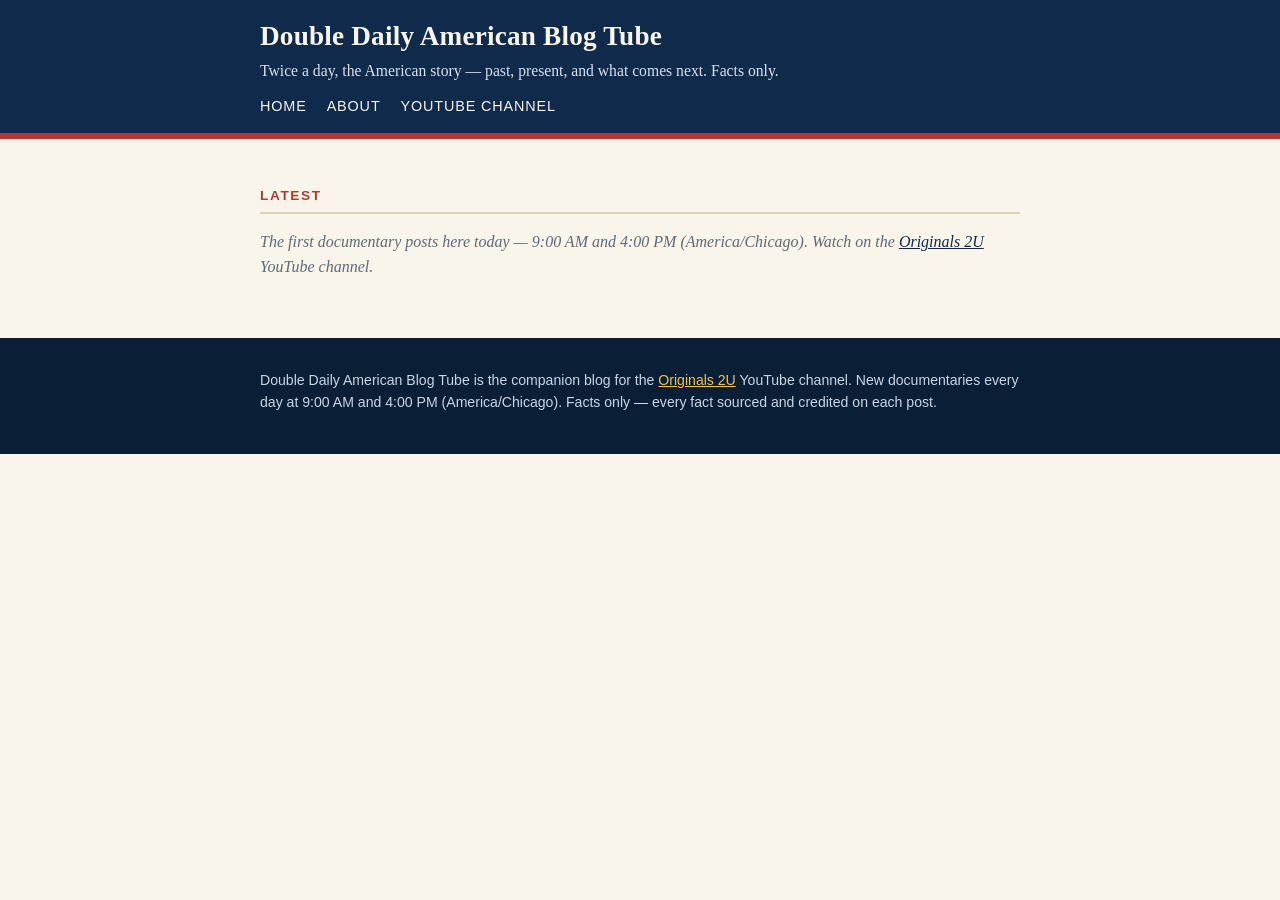
==== index.html @ 9b1fdf0b "Blocker-proof embeds: click-to-play facade + direct watch link; quality bar in About" ====
<!DOCTYPE html>
<html lang="en">
<head>
<meta charset="utf-8">
<meta name="viewport" content="width=device-width, initial-scale=1">
<title>Home — Double Daily American Blog Tube</title>
<meta name="description" content="Twice a day, the American story — past, present, and what comes next. Facts only.">
<link rel="stylesheet" href="style.css">
</head>
<body>
<header class="site">
  <div class="wrap">
    <h1><a href="index.html">Double Daily American Blog Tube</a></h1>
    <p class="tag">Twice a day, the American story — past, present, and what comes next. Facts only.</p>
    <nav class="main">
      <a href="index.html">Home</a>
      <a href="about.html">About</a>
      <a href="https://www.youtube.com/@Originals2U-x7r">YouTube Channel</a>
    </nav>
  </div>
</header>
<main>
  <div class="wrap">
<h2 class="section">Latest</h2>
<p class="empty">The first documentary posts here today &mdash; 9:00 AM and 4:00 PM (America/Chicago). Watch on the <a href="https://www.youtube.com/@Originals2U-x7r">Originals 2U</a> YouTube channel.</p>
  </div>
</main>
<footer class="site">
  <div class="wrap">
    <p>Double Daily American Blog Tube is the companion blog for the <a href="https://www.youtube.com/@Originals2U-x7r">Originals 2U</a> YouTube channel.
    New documentaries every day at 9:00 AM and 4:00 PM (America/Chicago). Facts only — every fact sourced and credited on each post.</p>
  </div>
</footer>
<script>
document.querySelectorAll('.facade').forEach(function(f){
  function go(){
    var d=document.createElement('div'); d.className='video';
    d.innerHTML='<iframe src="https://www.youtube-nocookie.com/embed/'+f.dataset.ytid+'?autoplay=1" title="Video" allow="accelerometer; autoplay; clipboard-write; encrypted-media; gyroscope; picture-in-picture" allowfullscreen style="position:absolute;top:0;left:0;width:100%;height:100%;border:0"></iframe>';
    f.parentNode.replaceWith(d);
  }
  f.addEventListener('click',go);
  f.addEventListener('keydown',function(e){if(e.key==='Enter'||e.key===' '){e.preventDefault();go();}});
});
</script>
</body>
</html>
---- style.css ----
:root{
  --navy:#0f2a4a;
  --navy-dark:#0a1e36;
  --cream:#faf5ea;
  --paper:#fffdf7;
  --red:#b03a2e;
  --ink:#1d2733;
  --muted:#5c6a78;
  --line:#ddd3bd;
}
*{box-sizing:border-box}
html,body{margin:0;padding:0}
body{
  background:var(--cream);
  color:var(--ink);
  font-family:Georgia,"Times New Roman",serif;
  line-height:1.55;
}
a{color:var(--navy)}
a:hover{color:var(--red)}
header.site{
  background:var(--navy);
  color:var(--cream);
  border-bottom:6px solid var(--red);
  padding:20px 16px 16px;
}
header.site .wrap,main .wrap,footer.site .wrap{max-width:760px;margin:0 auto}
header.site h1{margin:0;font-size:1.7rem;line-height:1.2;letter-spacing:.2px}
header.site h1 a{color:var(--cream);text-decoration:none}
header.site p.tag{margin:6px 0 0;color:#d8e2ee;font-size:.98rem}
nav.main{margin-top:12px;font-family:Arial,Helvetica,sans-serif;font-size:.9rem}
nav.main a{color:var(--cream);text-decoration:none;margin-right:16px;text-transform:uppercase;letter-spacing:.06em}
nav.main a:hover{color:#f2c14e}
main{padding:20px 16px 8px}
h2.section{
  font-family:Arial,Helvetica,sans-serif;font-size:.85rem;letter-spacing:.12em;
  text-transform:uppercase;color:var(--red);border-bottom:2px solid var(--line);
  padding-bottom:6px;margin:26px 0 14px;
}
article.card,article.post{
  background:var(--paper);
  border:1px solid var(--line);
  border-top:4px solid var(--navy);
  padding:16px 18px;margin:0 0 16px;
}
.slot{
  display:inline-block;font-family:Arial,Helvetica,sans-serif;font-size:.72rem;font-weight:bold;
  letter-spacing:.08em;color:#fff;background:var(--red);padding:2px 8px;border-radius:2px;
  text-transform:uppercase;vertical-align:middle;
}
.slot.am{background:var(--navy)}
article.card h3{margin:8px 0 4px;font-size:1.25rem;line-height:1.3}
article.card h3 a{text-decoration:none}
.meta{color:var(--muted);font-size:.9rem;font-family:Arial,Helvetica,sans-serif}
.summary{margin:8px 0 4px}
.readmore{font-family:Arial,Helvetica,sans-serif;font-size:.9rem}
article.post h2{margin:6px 0 4px;font-size:1.6rem;line-height:1.25}
.video{position:relative;padding-top:56.25%;margin:14px 0;background:#000}
.video iframe{position:absolute;top:0;left:0;width:100%;height:100%;border:0}
.company{
  background:var(--cream);border:1px solid var(--line);border-left:5px solid var(--red);
  padding:12px 16px;margin:20px 0;
}
.company h3{
  margin:0 0 6px;font-family:Arial,Helvetica,sans-serif;font-size:.8rem;
  letter-spacing:.12em;text-transform:uppercase;color:var(--navy);
}
.company .cname{font-size:1.1rem;font-weight:bold;font-family:Georgia,serif;text-transform:none;letter-spacing:0;color:var(--ink)}
.sources{margin:20px 0}
.sources h3{font-family:Arial,Helvetica,sans-serif;font-size:.8rem;letter-spacing:.12em;text-transform:uppercase;color:var(--navy)}
.sources ul{margin:6px 0;padding-left:20px}
.sources li{margin:3px 0;word-break:break-word}
.empty{color:var(--muted);font-style:italic}
footer.site{
  background:var(--navy-dark);color:#c9d6e4;margin-top:34px;padding:18px 16px 26px;
  font-family:Arial,Helvetica,sans-serif;font-size:.88rem;
}
footer.site a{color:#f2c14e}
@media (max-width:520px){
  header.site h1{font-size:1.4rem}
  article.post h2{font-size:1.35rem}
}

.facade{position:absolute;top:0;left:0;width:100%;height:100%;cursor:pointer}
.facade img{width:100%;height:100%;object-fit:cover;display:block}
.facade .playbtn{position:absolute;top:50%;left:50%;transform:translate(-50%,-50%);width:74px;height:52px;line-height:52px;text-align:center;font-size:24px;color:#fff;background:#b03a2e;border-radius:12px}
.facade:hover .playbtn{background:#8f2d23}
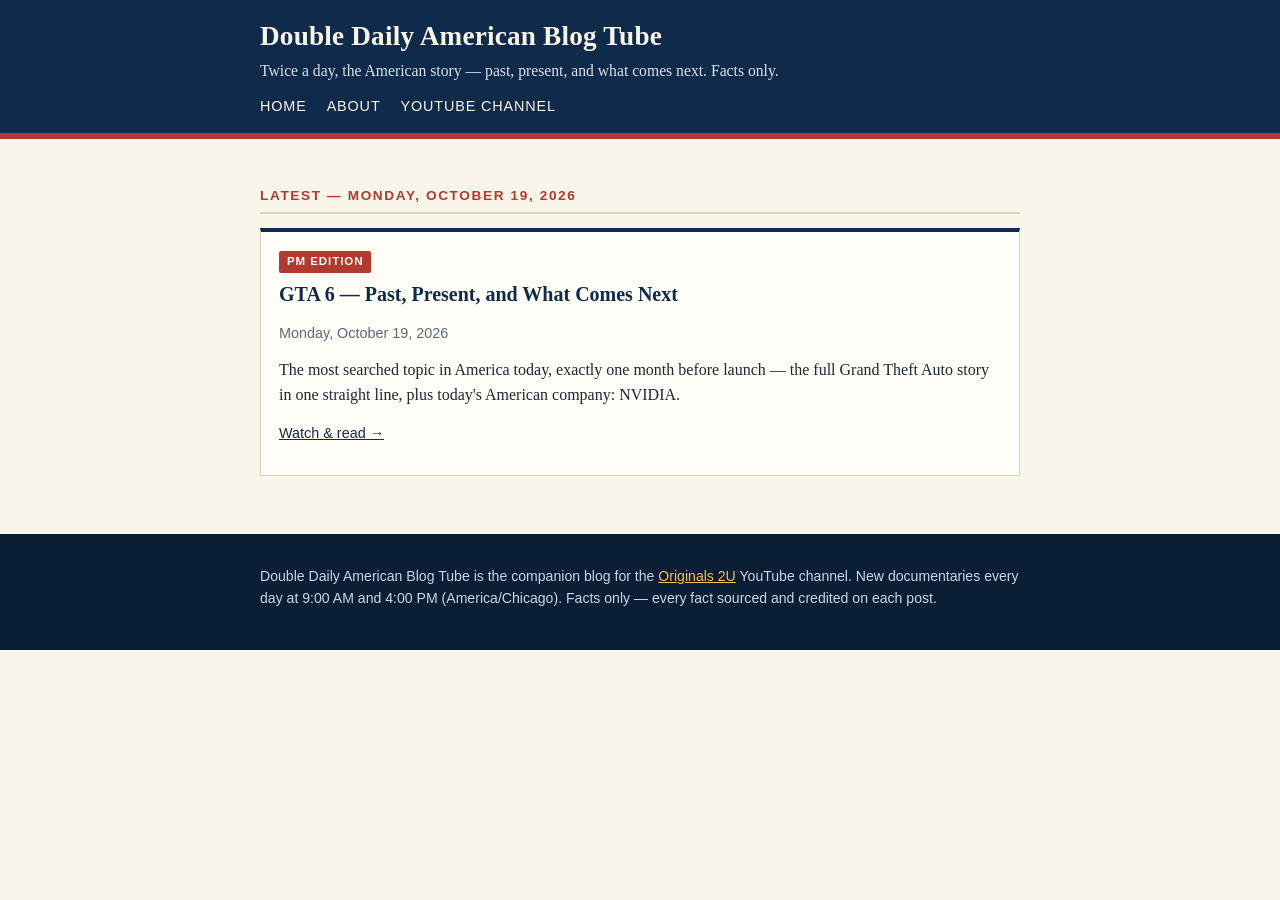
==== commit a2e72a86: "Post: GTA 6 — Past, Present, and What Comes Next (2026-10-19 PM)" ====
--- a/index.html
+++ b/index.html
@@ -21,8 +21,15 @@
 </header>
 <main>
   <div class="wrap">
-<h2 class="section">Latest</h2>
-<p class="empty">The first documentary posts here today &mdash; 9:00 AM and 4:00 PM (America/Chicago). Watch on the <a href="https://www.youtube.com/@Originals2U-x7r">Originals 2U</a> YouTube channel.</p>
+<h2 class="section">Latest &mdash; Monday, October 19, 2026</h2>
+<article class="card">
+  <span class="slot pm">PM edition</span>
+  <h3><a href="posts/2026-10-19-pm-gta-6-past-present-and-what-comes-next.html">GTA 6 — Past, Present, and What Comes Next</a></h3>
+  <p class="meta">Monday, October 19, 2026</p>
+  <p class="summary">The most searched topic in America today, exactly one month before launch — the full Grand Theft Auto story in one straight line, plus today&#x27;s American company: NVIDIA.</p>
+  <p class="readmore"><a href="posts/2026-10-19-pm-gta-6-past-present-and-what-comes-next.html">Watch &amp; read &rarr;</a></p>
+</article>
+
   </div>
 </main>
 <footer class="site">
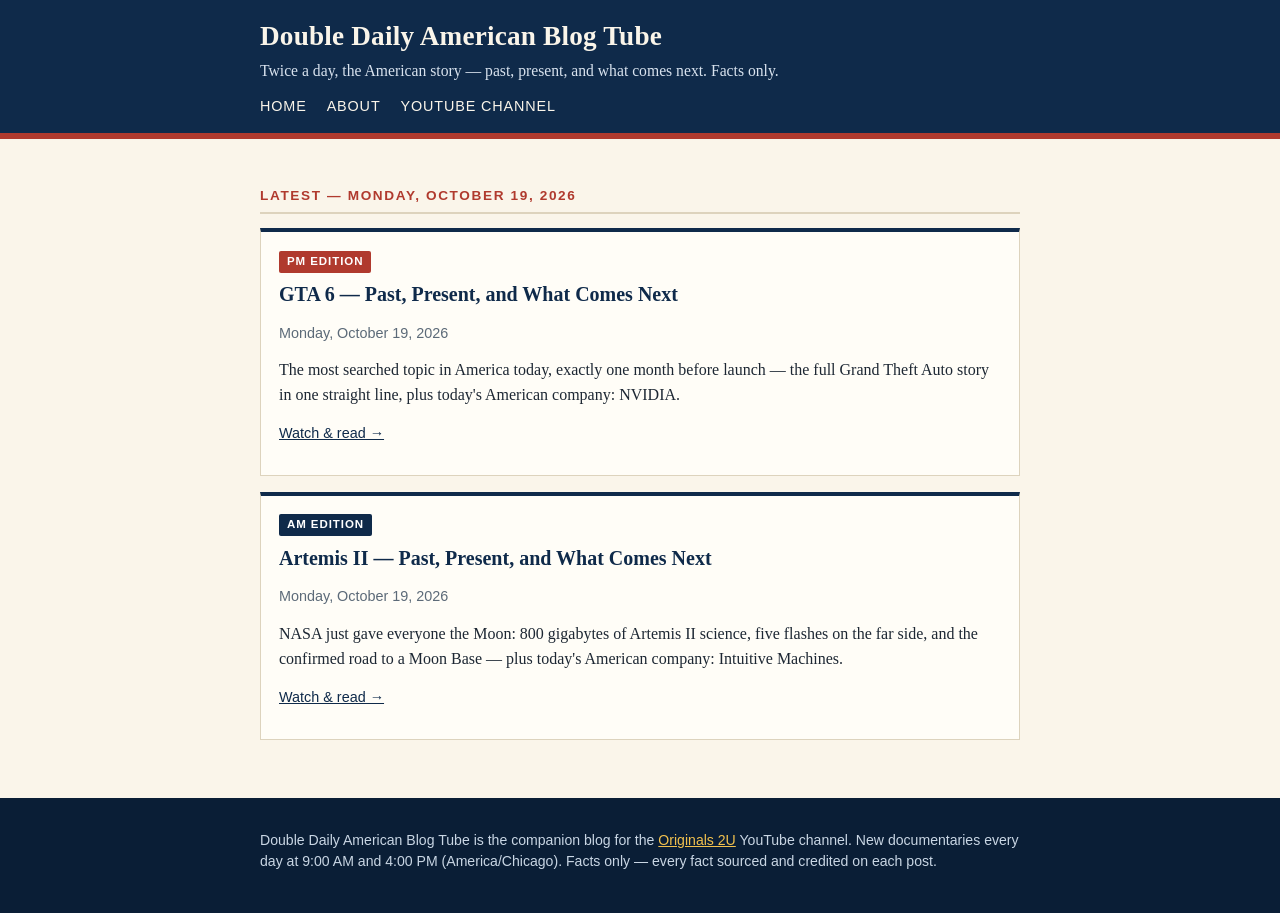
==== commit fcf01029: "Post: Artemis II — Past, Present, and What Comes Next (2026-10-19 AM)" ====
--- a/index.html
+++ b/index.html
@@ -30,6 +30,14 @@
   <p class="readmore"><a href="posts/2026-10-19-pm-gta-6-past-present-and-what-comes-next.html">Watch &amp; read &rarr;</a></p>
 </article>
 
+<article class="card">
+  <span class="slot am">AM edition</span>
+  <h3><a href="posts/2026-10-19-am-artemis-ii-past-present-and-what-comes-next.html">Artemis II — Past, Present, and What Comes Next</a></h3>
+  <p class="meta">Monday, October 19, 2026</p>
+  <p class="summary">NASA just gave everyone the Moon: 800 gigabytes of Artemis II science, five flashes on the far side, and the confirmed road to a Moon Base — plus today&#x27;s American company: Intuitive Machines.</p>
+  <p class="readmore"><a href="posts/2026-10-19-am-artemis-ii-past-present-and-what-comes-next.html">Watch &amp; read &rarr;</a></p>
+</article>
+
   </div>
 </main>
 <footer class="site">
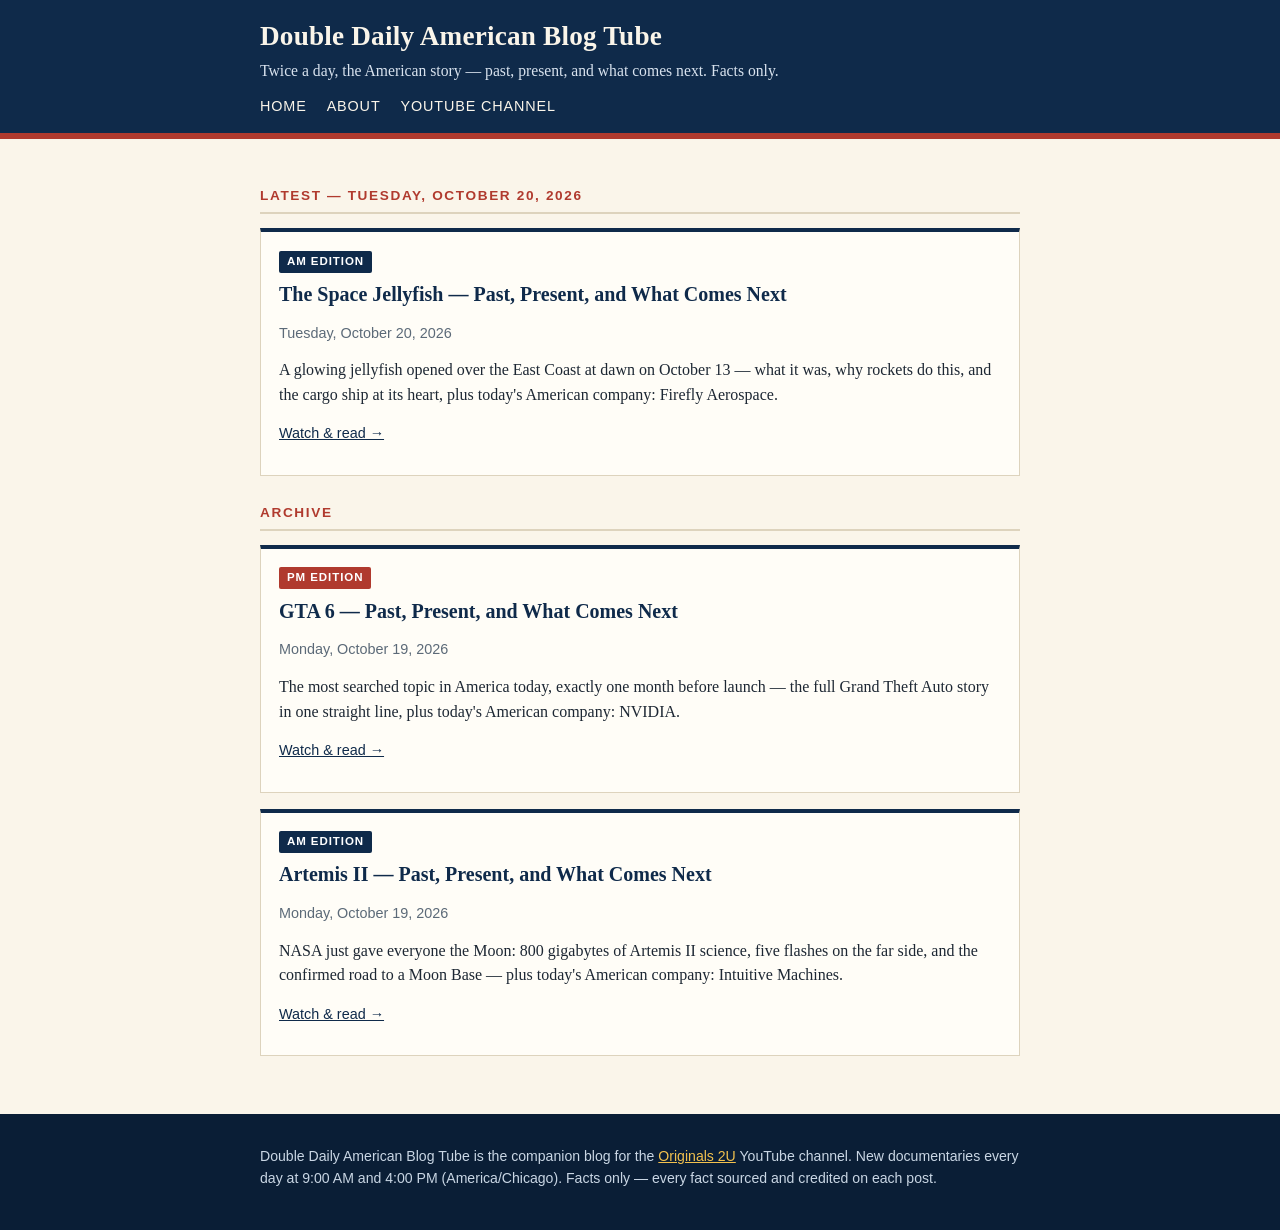
==== commit 2aa3ade5: "Correct video ID for 2026-10-20 AM post (ZENNhNnunJc)" ====
--- a/index.html
+++ b/index.html
@@ -21,7 +21,16 @@
 </header>
 <main>
   <div class="wrap">
-<h2 class="section">Latest &mdash; Monday, October 19, 2026</h2>
+<h2 class="section">Latest &mdash; Tuesday, October 20, 2026</h2>
+<article class="card">
+  <span class="slot am">AM edition</span>
+  <h3><a href="posts/2026-10-20-am-the-space-jellyfish-past-present-and-what-comes-next.html">The Space Jellyfish — Past, Present, and What Comes Next</a></h3>
+  <p class="meta">Tuesday, October 20, 2026</p>
+  <p class="summary">A glowing jellyfish opened over the East Coast at dawn on October 13 — what it was, why rockets do this, and the cargo ship at its heart, plus today&#x27;s American company: Firefly Aerospace.</p>
+  <p class="readmore"><a href="posts/2026-10-20-am-the-space-jellyfish-past-present-and-what-comes-next.html">Watch &amp; read &rarr;</a></p>
+</article>
+
+<h2 class="section">Archive</h2>
 <article class="card">
   <span class="slot pm">PM edition</span>
   <h3><a href="posts/2026-10-19-pm-gta-6-past-present-and-what-comes-next.html">GTA 6 — Past, Present, and What Comes Next</a></h3>
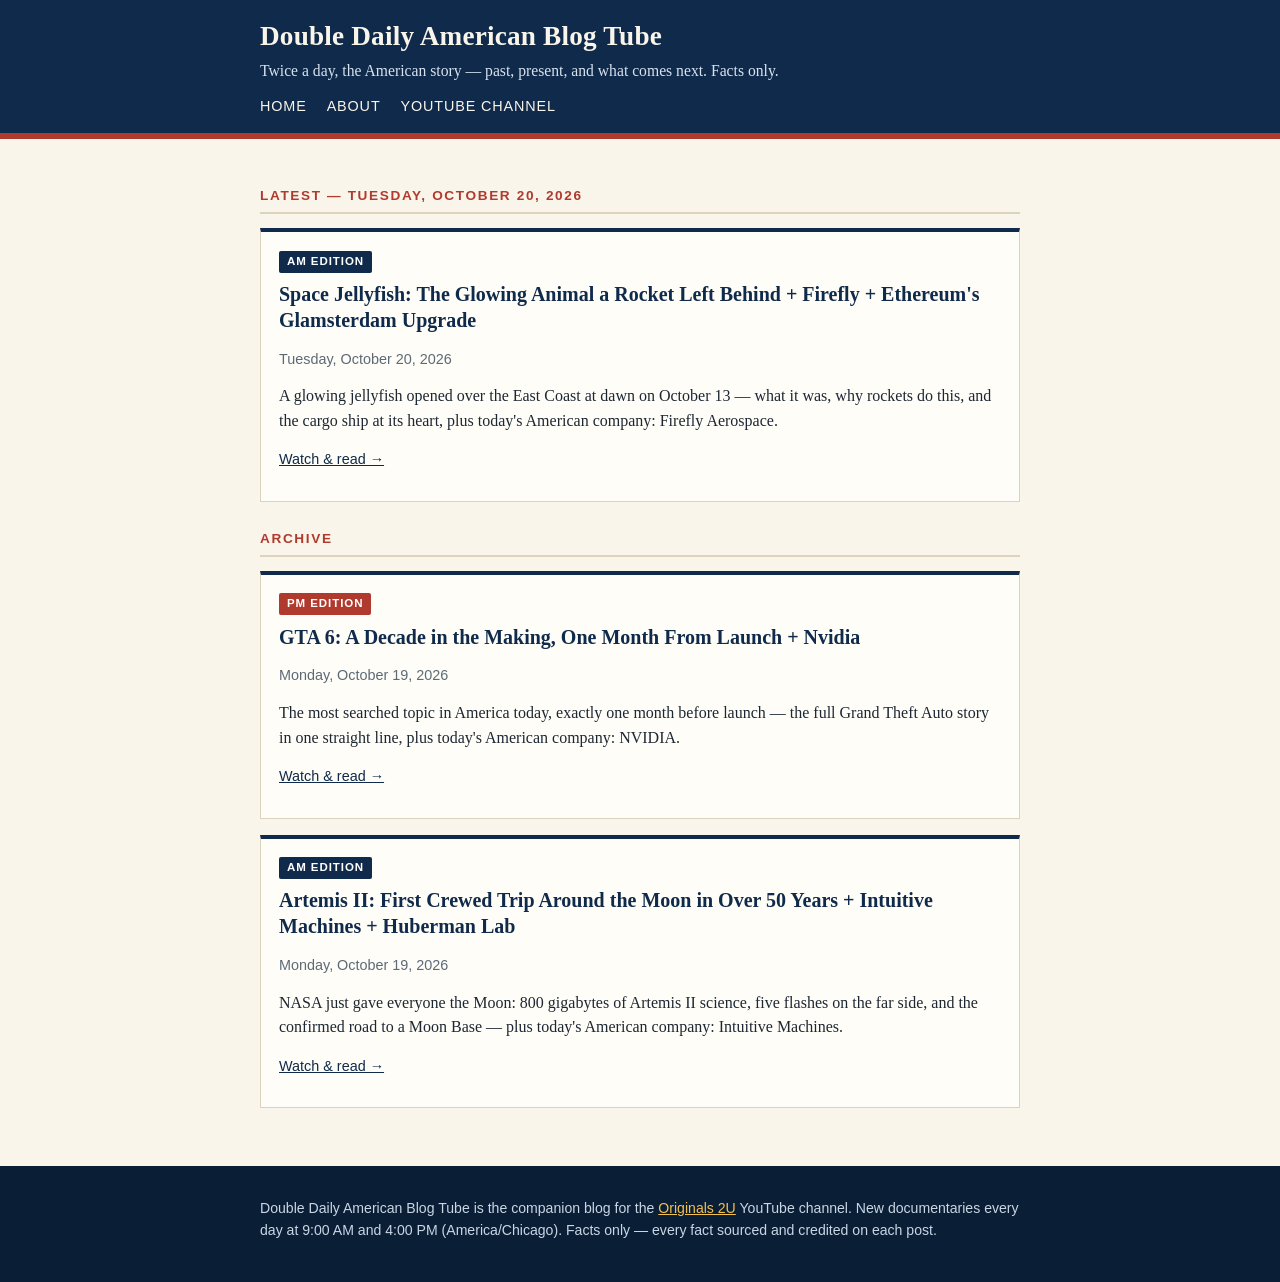
==== commit 13d44f3c: "Titles: full-content form (DJ 2026-10-20)" ====
--- a/index.html
+++ b/index.html
@@ -24,7 +24,7 @@
 <h2 class="section">Latest &mdash; Tuesday, October 20, 2026</h2>
 <article class="card">
   <span class="slot am">AM edition</span>
-  <h3><a href="posts/2026-10-20-am-the-space-jellyfish-past-present-and-what-comes-next.html">The Space Jellyfish — Past, Present, and What Comes Next</a></h3>
+  <h3><a href="posts/2026-10-20-am-the-space-jellyfish-past-present-and-what-comes-next.html">Space Jellyfish: The Glowing Animal a Rocket Left Behind + Firefly + Ethereum&#x27;s Glamsterdam Upgrade</a></h3>
   <p class="meta">Tuesday, October 20, 2026</p>
   <p class="summary">A glowing jellyfish opened over the East Coast at dawn on October 13 — what it was, why rockets do this, and the cargo ship at its heart, plus today&#x27;s American company: Firefly Aerospace.</p>
   <p class="readmore"><a href="posts/2026-10-20-am-the-space-jellyfish-past-present-and-what-comes-next.html">Watch &amp; read &rarr;</a></p>
@@ -33,7 +33,7 @@
 <h2 class="section">Archive</h2>
 <article class="card">
   <span class="slot pm">PM edition</span>
-  <h3><a href="posts/2026-10-19-pm-gta-6-past-present-and-what-comes-next.html">GTA 6 — Past, Present, and What Comes Next</a></h3>
+  <h3><a href="posts/2026-10-19-pm-gta-6-past-present-and-what-comes-next.html">GTA 6: A Decade in the Making, One Month From Launch + Nvidia</a></h3>
   <p class="meta">Monday, October 19, 2026</p>
   <p class="summary">The most searched topic in America today, exactly one month before launch — the full Grand Theft Auto story in one straight line, plus today&#x27;s American company: NVIDIA.</p>
   <p class="readmore"><a href="posts/2026-10-19-pm-gta-6-past-present-and-what-comes-next.html">Watch &amp; read &rarr;</a></p>
@@ -41,7 +41,7 @@
 
 <article class="card">
   <span class="slot am">AM edition</span>
-  <h3><a href="posts/2026-10-19-am-artemis-ii-past-present-and-what-comes-next.html">Artemis II — Past, Present, and What Comes Next</a></h3>
+  <h3><a href="posts/2026-10-19-am-artemis-ii-past-present-and-what-comes-next.html">Artemis II: First Crewed Trip Around the Moon in Over 50 Years + Intuitive Machines + Huberman Lab</a></h3>
   <p class="meta">Monday, October 19, 2026</p>
   <p class="summary">NASA just gave everyone the Moon: 800 gigabytes of Artemis II science, five flashes on the far side, and the confirmed road to a Moon Base — plus today&#x27;s American company: Intuitive Machines.</p>
   <p class="readmore"><a href="posts/2026-10-19-am-artemis-ii-past-present-and-what-comes-next.html">Watch &amp; read &rarr;</a></p>
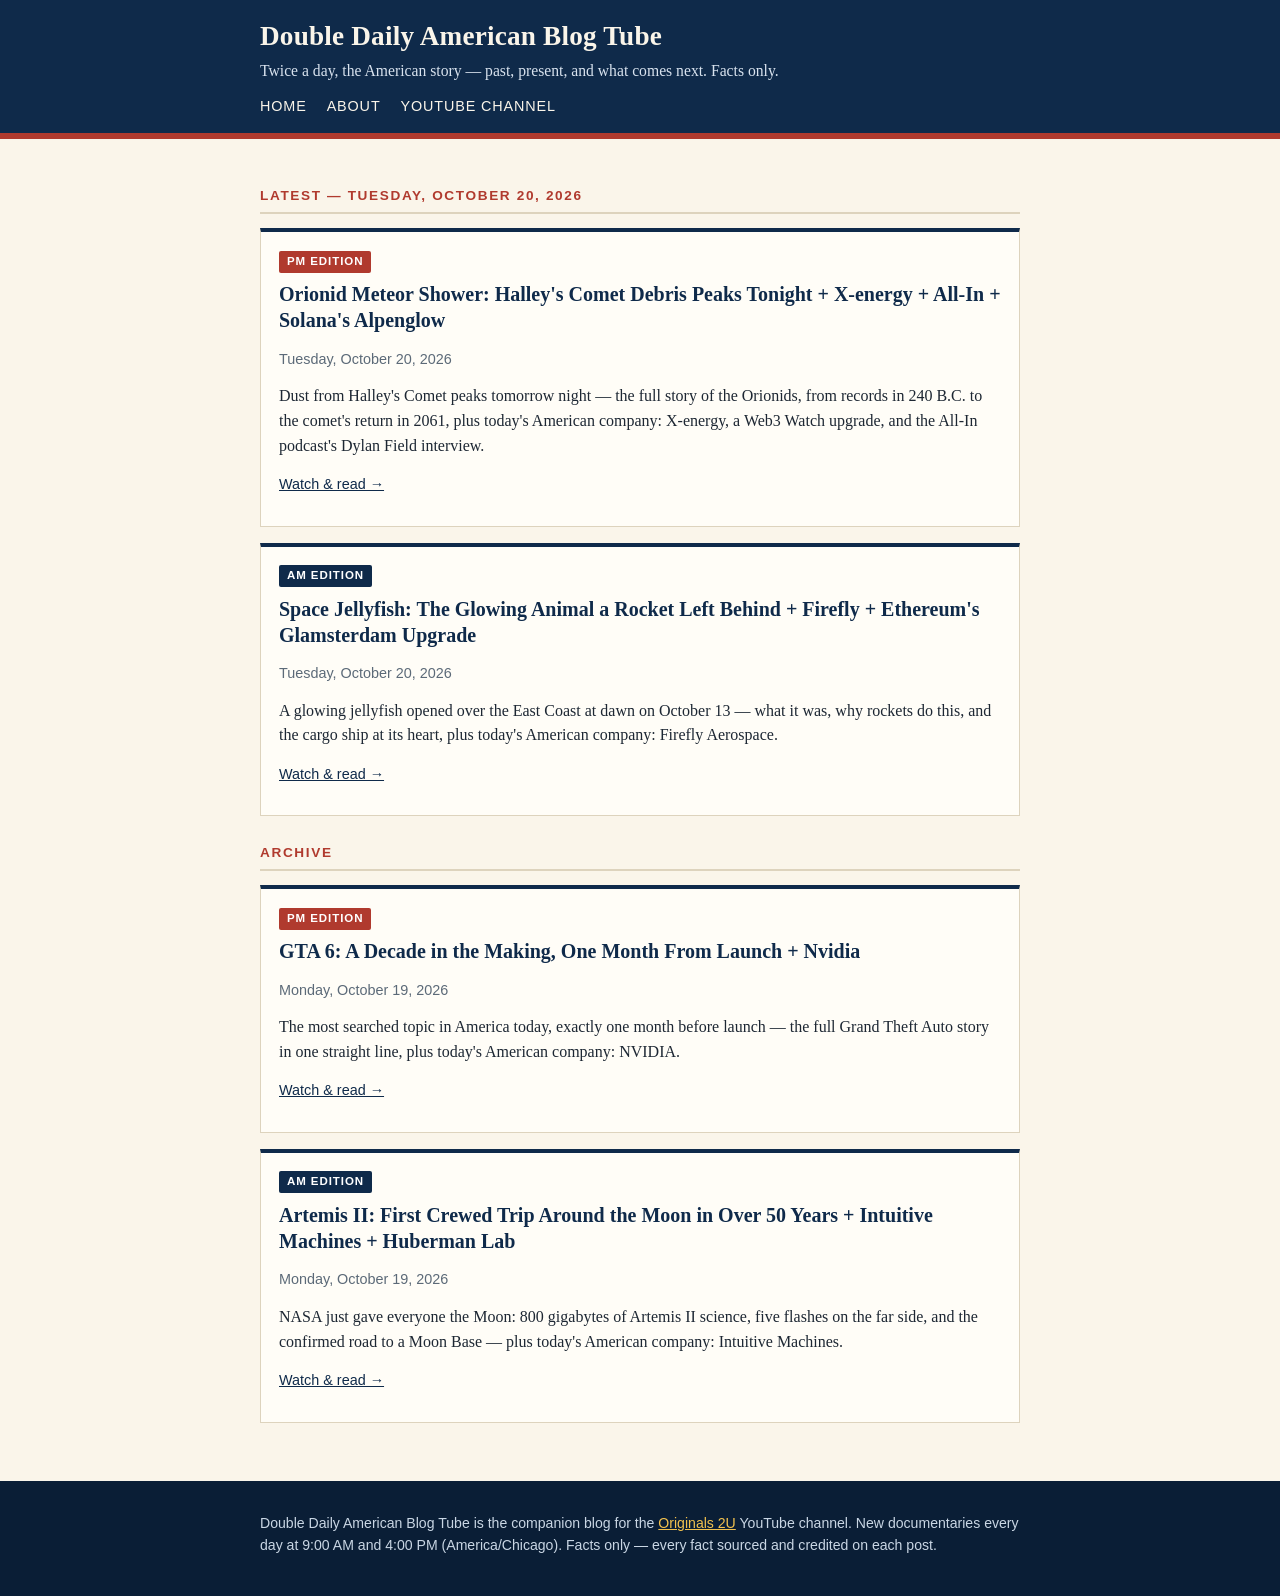
==== commit a947d741: "Post: Orionid Meteor Shower (Oct 20 PM, ICHAiUaVpgI)" ====
--- a/index.html
+++ b/index.html
@@ -22,6 +22,14 @@
 <main>
   <div class="wrap">
 <h2 class="section">Latest &mdash; Tuesday, October 20, 2026</h2>
+<article class="card">
+  <span class="slot pm">PM edition</span>
+  <h3><a href="posts/2026-10-20-pm-orionid-meteor-shower-halley-s-comet-debris-peaks-tonight-x.html">Orionid Meteor Shower: Halley&#x27;s Comet Debris Peaks Tonight + X-energy + All-In + Solana&#x27;s Alpenglow</a></h3>
+  <p class="meta">Tuesday, October 20, 2026</p>
+  <p class="summary">Dust from Halley&#x27;s Comet peaks tomorrow night — the full story of the Orionids, from records in 240 B.C. to the comet&#x27;s return in 2061, plus today&#x27;s American company: X-energy, a Web3 Watch upgrade, and the All-In podcast&#x27;s Dylan Field interview.</p>
+  <p class="readmore"><a href="posts/2026-10-20-pm-orionid-meteor-shower-halley-s-comet-debris-peaks-tonight-x.html">Watch &amp; read &rarr;</a></p>
+</article>
+
 <article class="card">
   <span class="slot am">AM edition</span>
   <h3><a href="posts/2026-10-20-am-the-space-jellyfish-past-present-and-what-comes-next.html">Space Jellyfish: The Glowing Animal a Rocket Left Behind + Firefly + Ethereum&#x27;s Glamsterdam Upgrade</a></h3>
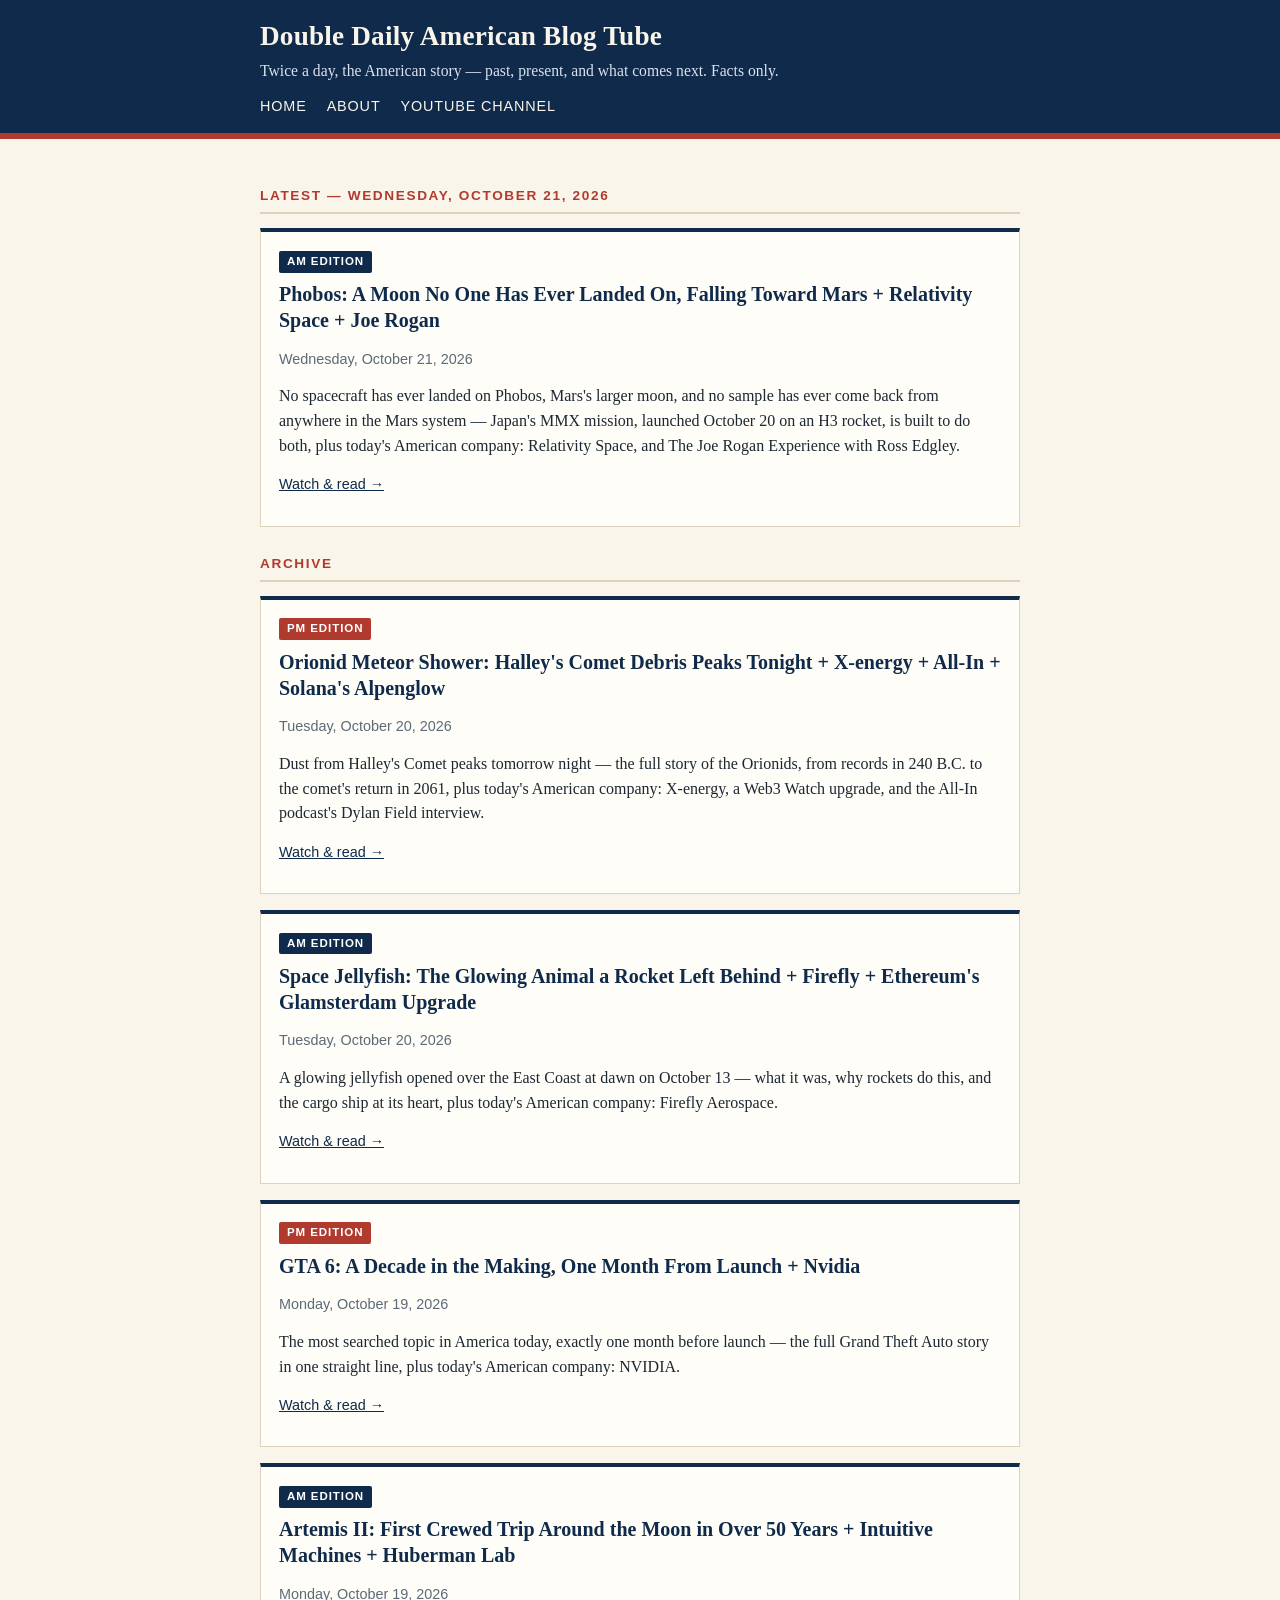
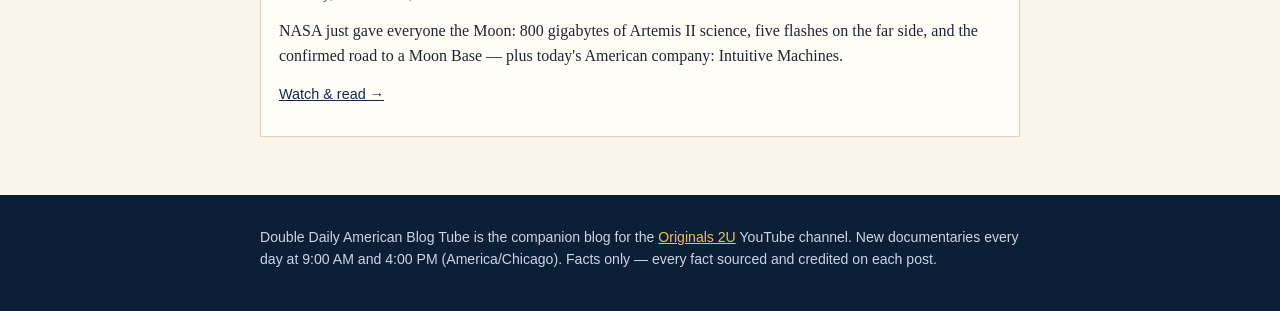
==== commit c782d2f3: "Post: Phobos (Oct 21 AM, zyH0OaVTw04)" ====
--- a/index.html
+++ b/index.html
@@ -21,7 +21,16 @@
 </header>
 <main>
   <div class="wrap">
-<h2 class="section">Latest &mdash; Tuesday, October 20, 2026</h2>
+<h2 class="section">Latest &mdash; Wednesday, October 21, 2026</h2>
+<article class="card">
+  <span class="slot am">AM edition</span>
+  <h3><a href="posts/2026-10-21-am-phobos-a-moon-no-one-has-ever-landed-on-falling-toward-mars.html">Phobos: A Moon No One Has Ever Landed On, Falling Toward Mars + Relativity Space + Joe Rogan</a></h3>
+  <p class="meta">Wednesday, October 21, 2026</p>
+  <p class="summary">No spacecraft has ever landed on Phobos, Mars&#x27;s larger moon, and no sample has ever come back from anywhere in the Mars system — Japan&#x27;s MMX mission, launched October 20 on an H3 rocket, is built to do both, plus today&#x27;s American company: Relativity Space, and The Joe Rogan Experience with Ross Edgley.</p>
+  <p class="readmore"><a href="posts/2026-10-21-am-phobos-a-moon-no-one-has-ever-landed-on-falling-toward-mars.html">Watch &amp; read &rarr;</a></p>
+</article>
+
+<h2 class="section">Archive</h2>
 <article class="card">
   <span class="slot pm">PM edition</span>
   <h3><a href="posts/2026-10-20-pm-orionid-meteor-shower-halley-s-comet-debris-peaks-tonight-x.html">Orionid Meteor Shower: Halley&#x27;s Comet Debris Peaks Tonight + X-energy + All-In + Solana&#x27;s Alpenglow</a></h3>
@@ -38,7 +47,6 @@
   <p class="readmore"><a href="posts/2026-10-20-am-the-space-jellyfish-past-present-and-what-comes-next.html">Watch &amp; read &rarr;</a></p>
 </article>
 
-<h2 class="section">Archive</h2>
 <article class="card">
   <span class="slot pm">PM edition</span>
   <h3><a href="posts/2026-10-19-pm-gta-6-past-present-and-what-comes-next.html">GTA 6: A Decade in the Making, One Month From Launch + Nvidia</a></h3>
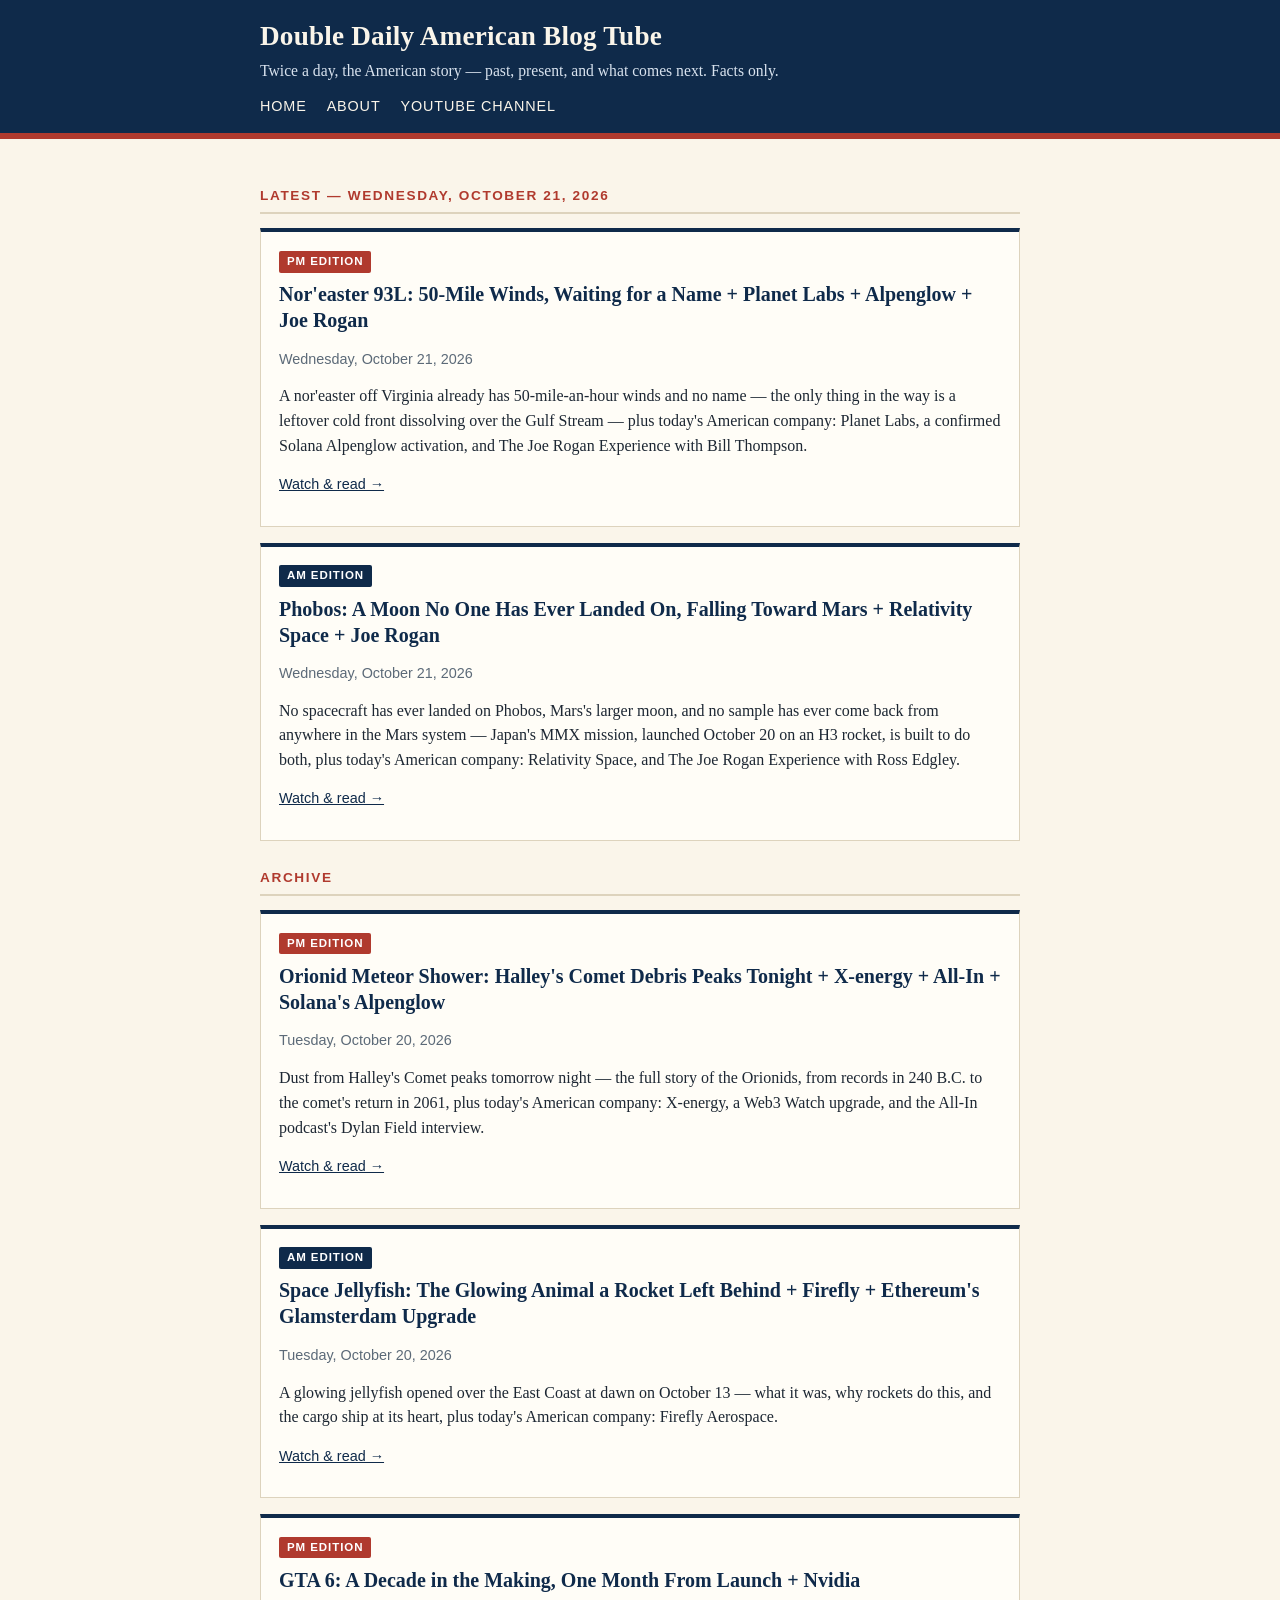
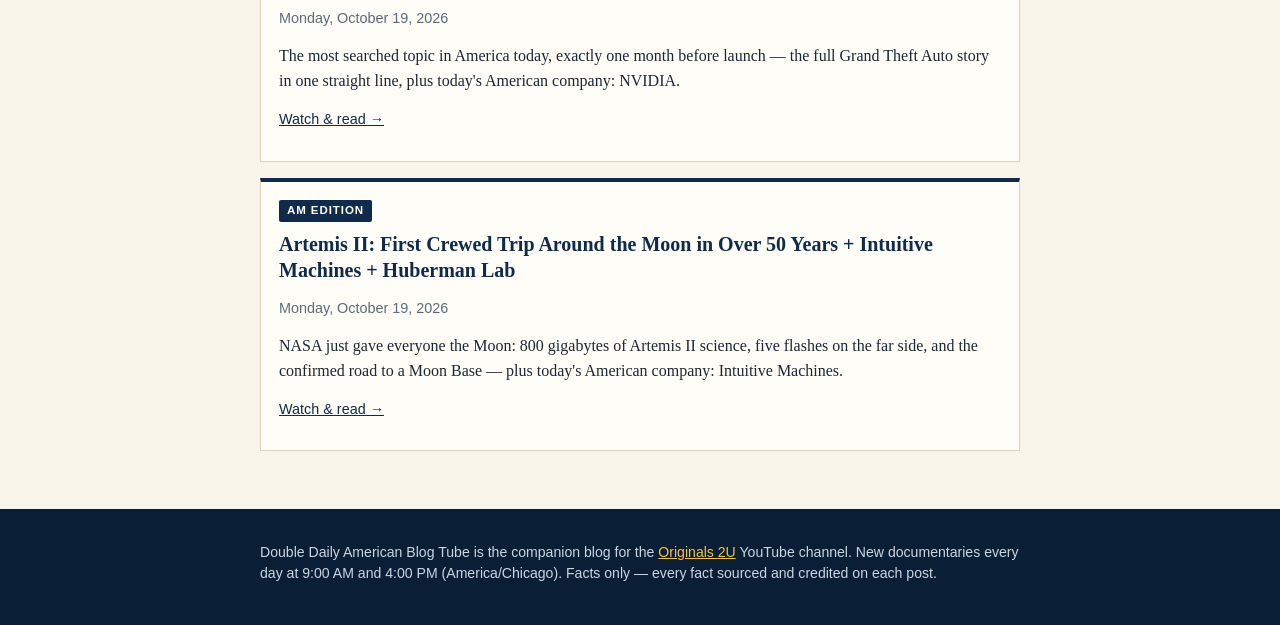
==== commit 02d863b1: "Post: Nor'easter 93L (Oct 21 PM, Z9l84aLVwlA)" ====
--- a/index.html
+++ b/index.html
@@ -22,6 +22,14 @@
 <main>
   <div class="wrap">
 <h2 class="section">Latest &mdash; Wednesday, October 21, 2026</h2>
+<article class="card">
+  <span class="slot pm">PM edition</span>
+  <h3><a href="posts/2026-10-21-pm-nor-easter-93l-50-mile-winds-waiting-for-a-name-planet-labs.html">Nor&#x27;easter 93L: 50-Mile Winds, Waiting for a Name + Planet Labs + Alpenglow + Joe Rogan</a></h3>
+  <p class="meta">Wednesday, October 21, 2026</p>
+  <p class="summary">A nor&#x27;easter off Virginia already has 50-mile-an-hour winds and no name — the only thing in the way is a leftover cold front dissolving over the Gulf Stream — plus today&#x27;s American company: Planet Labs, a confirmed Solana Alpenglow activation, and The Joe Rogan Experience with Bill Thompson.</p>
+  <p class="readmore"><a href="posts/2026-10-21-pm-nor-easter-93l-50-mile-winds-waiting-for-a-name-planet-labs.html">Watch &amp; read &rarr;</a></p>
+</article>
+
 <article class="card">
   <span class="slot am">AM edition</span>
   <h3><a href="posts/2026-10-21-am-phobos-a-moon-no-one-has-ever-landed-on-falling-toward-mars.html">Phobos: A Moon No One Has Ever Landed On, Falling Toward Mars + Relativity Space + Joe Rogan</a></h3>
